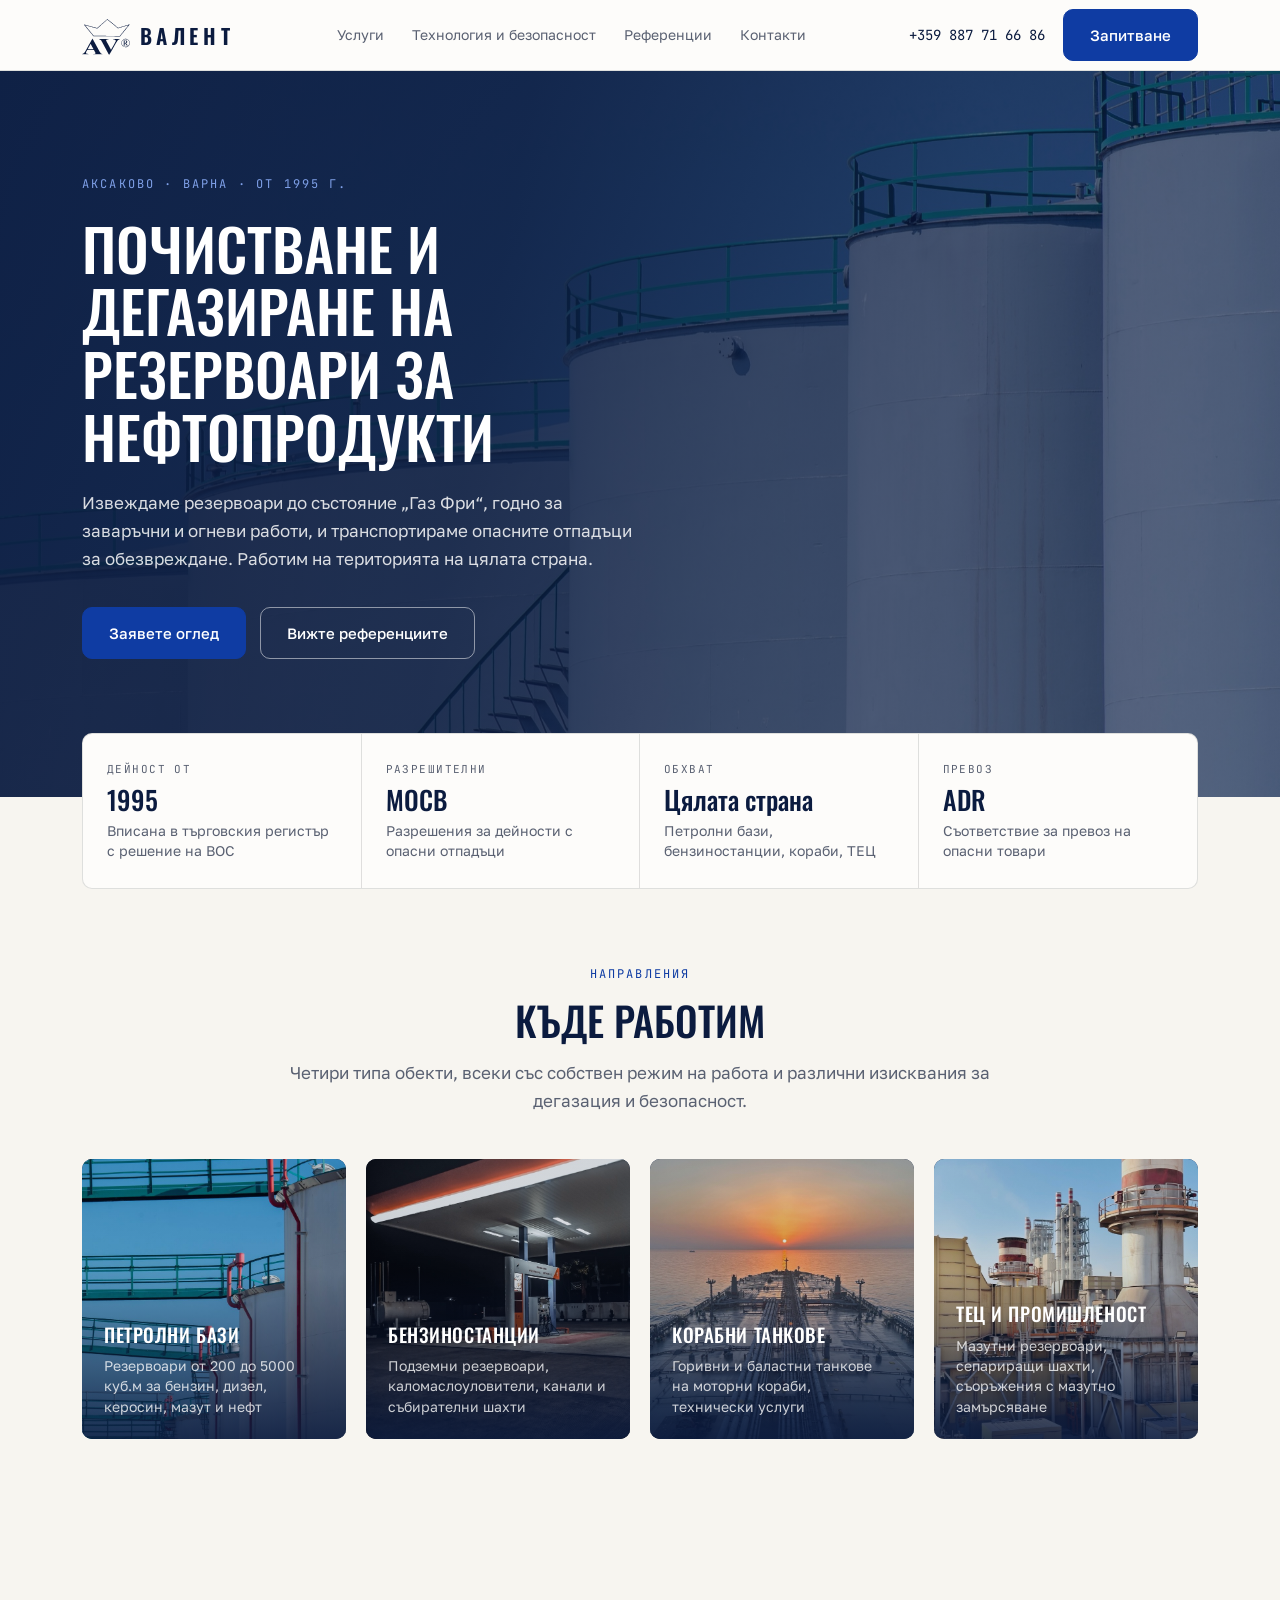
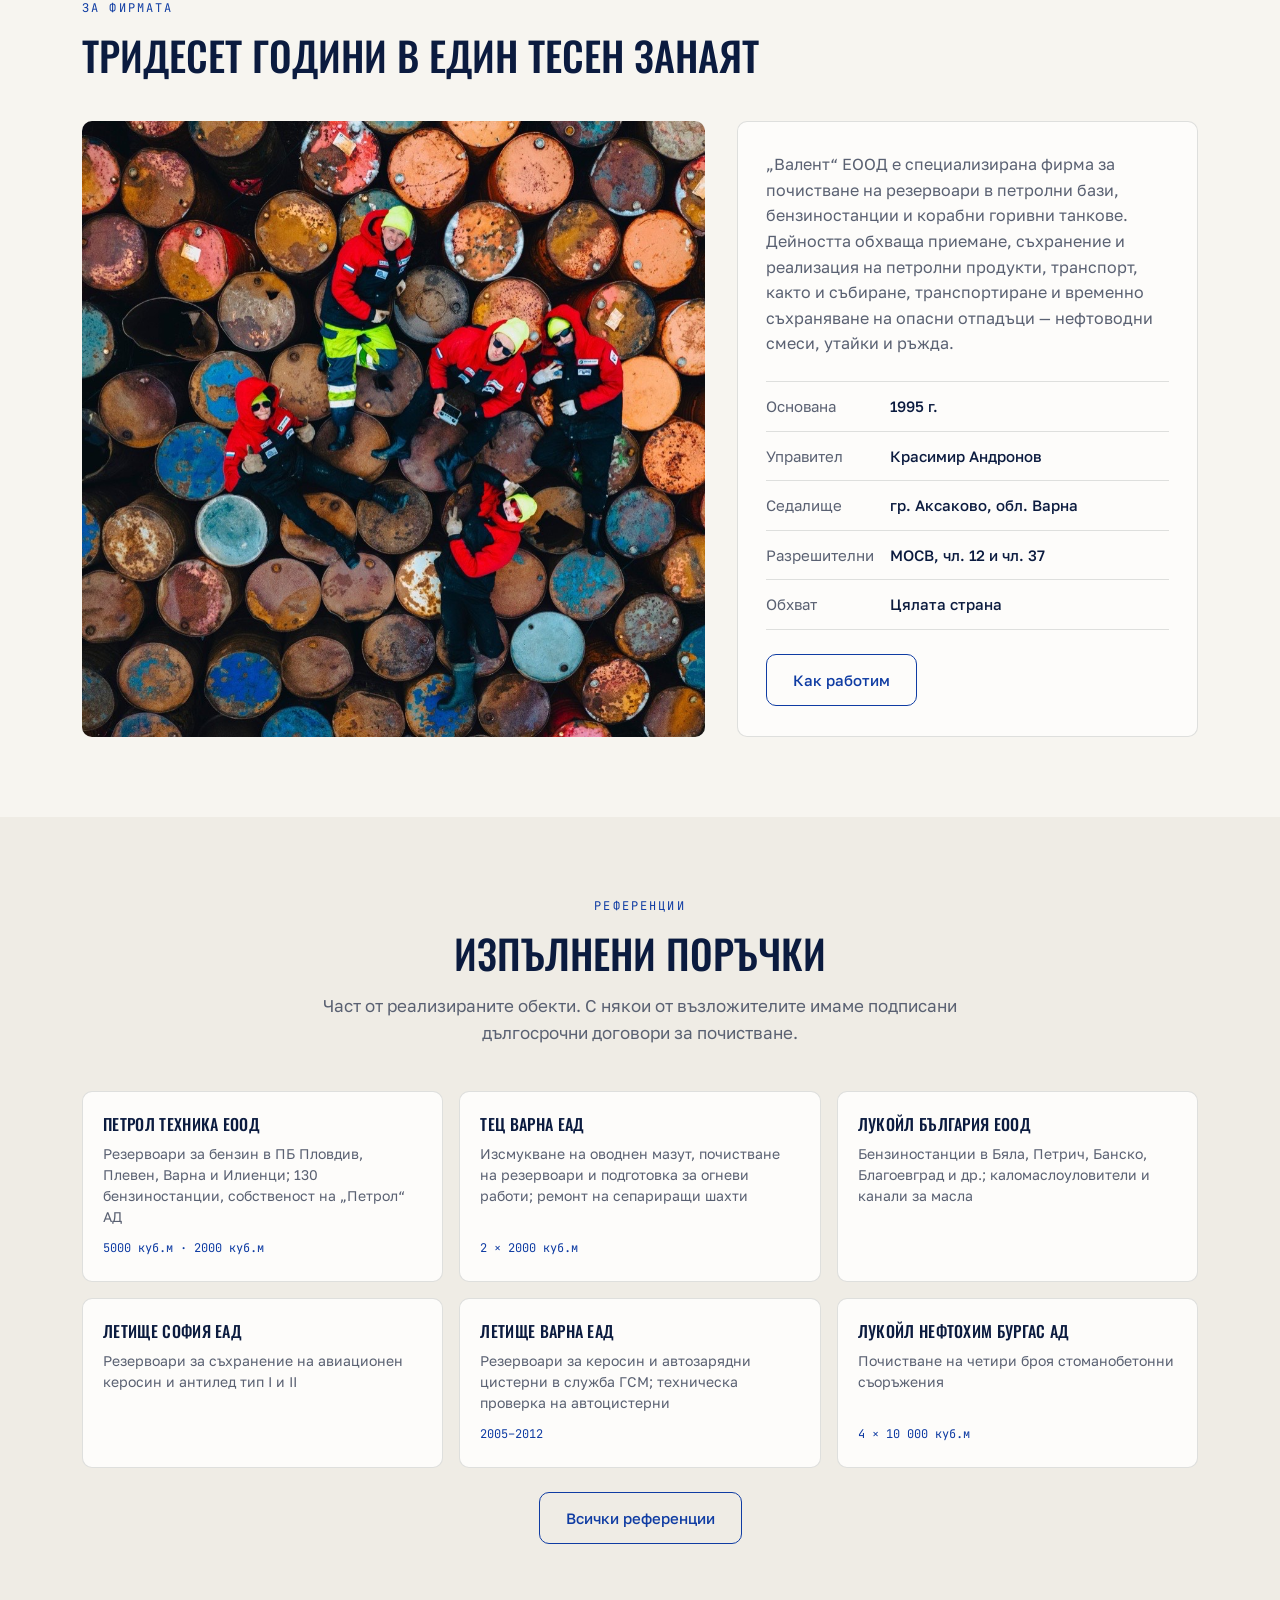
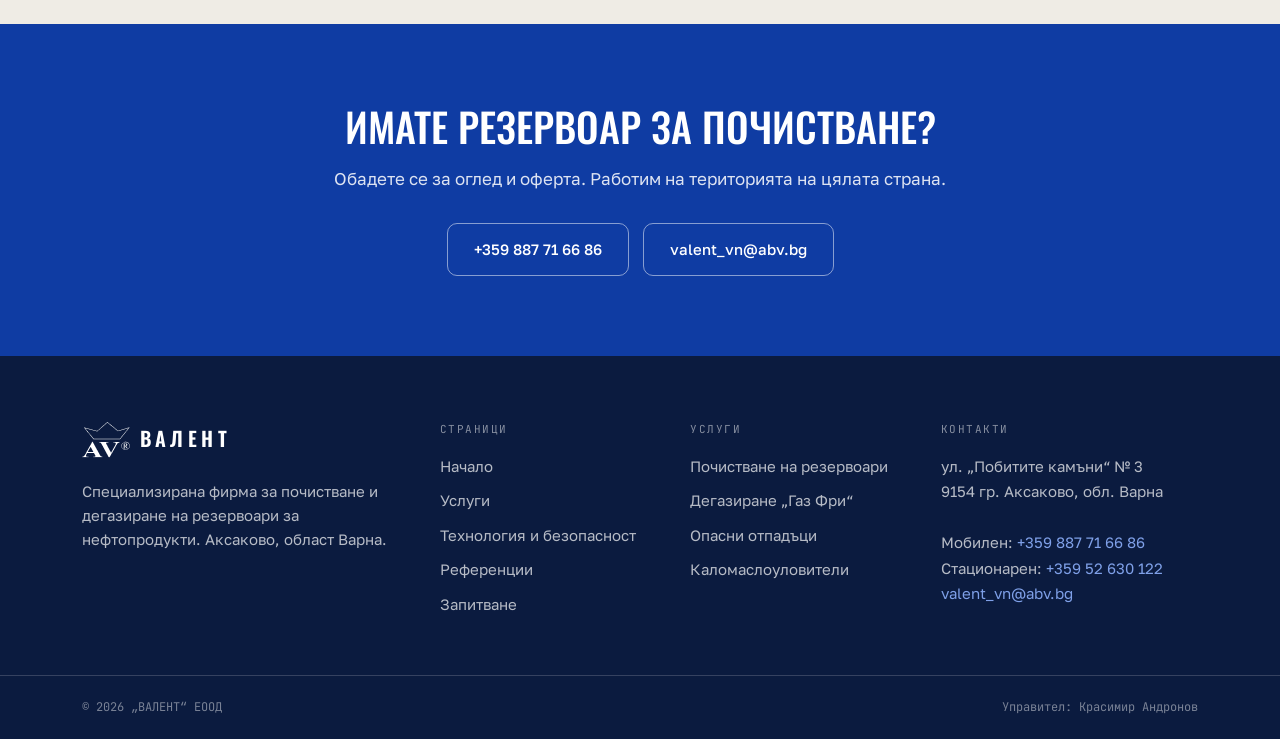
==== index.html @ 223b7fc0 "feat: website for valent" ====
<!DOCTYPE html>
<html lang="bg">
<head>
<meta charset="UTF-8">
<meta name="viewport" content="width=device-width, initial-scale=1.0">
<title>Почистване и дегазиране на резервоари за нефтопродукти — Варна</title>
<meta name="description" content="„ВАЛЕНТ“ ЕООД извършва почистване на резервоари за нефтопродукти и дегазиране до „Газ Фри“ — Аксаково, Варна и цялата страна. Опит от 1995 г., разрешителни от МОСВ.">

<link rel="canonical" href="https://valent.bg/">

<meta property="og:type" content="website">
<meta property="og:site_name" content="„ВАЛЕНТ“ ЕООД">
<meta property="og:locale" content="bg_BG">
<meta property="og:url" content="https://valent.bg/">
<meta property="og:title" content="Почистване и дегазиране на резервоари за нефтопродукти — Варна | ВАЛЕНТ ЕООД">
<meta property="og:description" content="„ВАЛЕНТ“ ЕООД извършва почистване на резервоари за нефтопродукти и дегазиране до „Газ Фри“ — Аксаково, Варна и цялата страна. Опит от 1995 г., разрешителни от МОСВ.">
<meta property="og:image" content="https://valent.bg/images/hero.jpg">
<meta property="og:image:width" content="2000">
<meta property="og:image:height" content="1333">
<meta property="og:image:alt" content="Резервоари за съхранение на нефтопродукти в петролна база — обект на „ВАЛЕНТ“ ЕООД">

<meta name="twitter:card" content="summary_large_image">
<meta name="twitter:title" content="Почистване и дегазиране на резервоари за нефтопродукти — Варна | ВАЛЕНТ ЕООД">
<meta name="twitter:description" content="„ВАЛЕНТ“ ЕООД извършва почистване на резервоари за нефтопродукти и дегазиране до „Газ Фри“ — Аксаково, Варна и цялата страна. Опит от 1995 г., разрешителни от МОСВ.">
<meta name="twitter:image" content="https://valent.bg/images/hero.jpg">
<meta name="twitter:image:alt" content="Резервоари за съхранение на нефтопродукти в петролна база — обект на „ВАЛЕНТ“ ЕООД">

<link rel="preconnect" href="https://fonts.googleapis.com">
<link rel="preconnect" href="https://fonts.gstatic.com" crossorigin>
<link href="https://fonts.googleapis.com/css2?family=Oswald:wght@400;500;600&family=Golos+Text:wght@400;500;600&family=JetBrains+Mono:wght@400;500&display=swap" rel="stylesheet">
<link rel="icon" href="images/logo.svg" type="image/svg+xml">
<link rel="stylesheet" href="style.css">

<script type="application/ld+json">
{
  "@context": "https://schema.org",
  "@type": "LocalBusiness",
  "@id": "https://valent.bg/#organizatsiya",
  "name": "„ВАЛЕНТ“ ЕООД",
  "alternateName": "Валент ЕООД",
  "url": "https://valent.bg/",
  "image": "https://valent.bg/images/hero.jpg",
  "logo": "https://valent.bg/images/hero.jpg",
  "description": "Специализирана фирма за почистване и дегазиране на резервоари за нефтопродукти в петролни бази, бензиностанции, корабни горивни танкове и ТЕЦ.",
  "telephone": "+359887716686",
  "email": "valent_vn@abv.bg",
  "foundingDate": "1995",
  "founder": {
    "@type": "Person",
    "name": "Красимир Андронов"
  },
  "address": {
    "@type": "PostalAddress",
    "streetAddress": "ул. „Побитите камъни“ № 3",
    "addressLocality": "Аксаково",
    "addressRegion": "обл. Варна",
    "postalCode": "9154",
    "addressCountry": "BG"
  },
  "areaServed": {
    "@type": "Country",
    "name": "Bulgaria"
  },
  "hasOfferCatalog": {
    "@type": "OfferCatalog",
    "name": "Услуги",
    "itemListElement": [
      {
        "@type": "Offer",
        "itemOffered": {
          "@type": "Service",
          "name": "Почистване на резервоари за нефтопродукти",
          "url": "https://valent.bg/uslugi.html#pochistvane"
        }
      },
      {
        "@type": "Offer",
        "itemOffered": {
          "@type": "Service",
          "name": "Дегазиране до „Газ Фри“",
          "url": "https://valent.bg/uslugi.html#gaz-free"
        }
      },
      {
        "@type": "Offer",
        "itemOffered": {
          "@type": "Service",
          "name": "Събиране, транспортиране и временно съхраняване на опасни отпадъци",
          "url": "https://valent.bg/uslugi.html#otpadatsi"
        }
      },
      {
        "@type": "Offer",
        "itemOffered": {
          "@type": "Service",
          "name": "Смяна на продукта в резервоар",
          "url": "https://valent.bg/uslugi.html"
        }
      },
      {
        "@type": "Offer",
        "itemOffered": {
          "@type": "Service",
          "name": "Почистване на каломаслоуловители и шахти",
          "url": "https://valent.bg/uslugi.html#shahti"
        }
      },
      {
        "@type": "Offer",
        "itemOffered": {
          "@type": "Service",
          "name": "Работа при пирофорни отлагания",
          "url": "https://valent.bg/uslugi.html"
        }
      }
    ]
  }
}
</script>
</head>
<body>

<header class="top">
  <div class="wrap">
    <a href="index.html" class="mark"><span class="mark-logo" aria-hidden="true"></span><span class="mark-name">Валент</span></a>
    <nav id="nav">
      <a href="uslugi.html">Услуги</a>
      <a href="tehnologia.html">Технология и безопасност</a>
      <a href="referencii.html">Референции</a>
      <a href="#kontakti">Контакти</a>
    </nav>
    <div class="right">
      <a href="tel:+359887716686" class="tel">+359 887 71 66 86</a>
      <a href="zapitvane.html" class="btn btn-solid">Запитване</a>
      <button class="nav-toggle" id="navToggle" aria-expanded="false" aria-controls="nav">Меню</button>
    </div>
  </div>
</header>

<div class="hero">
  <div class="hero-media">
    <img src="images/hero.jpg" alt="Резервоари за съхранение на нефтопродукти в петролна база">
  </div>
  <div class="hero-inner">
    <div class="wrap">
      <div class="eyebrow">Аксаково · Варна · от 1995 г.</div>
      <h1>Почистване и дегазиране на резервоари за нефтопродукти</h1>
      <p>Извеждаме резервоари до състояние „Газ Фри“, годно за заваръчни и огневи работи,
         и транспортираме опасните отпадъци за обезвреждане. Работим на територията на цялата страна.</p>
      <div class="cta">
        <a href="#kontakti" class="btn btn-solid">Заявете оглед</a>
        <a href="referencii.html" class="btn btn-ghost">Вижте референциите</a>
      </div>
    </div>
  </div>
</div>

<div class="factstrip">
  <div class="wrap">
    <div class="inner">
      <div class="fact"><div class="k">Дейност от</div><div class="v">1995</div><div class="d">Вписана в търговския регистър с решение на ВОС</div></div>
      <div class="fact"><div class="k">Разрешителни</div><div class="v">МОСВ</div><div class="d">Разрешения за дейности с опасни отпадъци</div></div>
      <div class="fact"><div class="k">Обхват</div><div class="v">Цялата страна</div><div class="d">Петролни бази, бензиностанции, кораби, ТЕЦ</div></div>
      <div class="fact"><div class="k">Превоз</div><div class="v">ADR</div><div class="d">Съответствие за превоз на опасни товари</div></div>
    </div>
  </div>
</div>

<section style="padding-top:0">
  <div class="wrap">
    <div class="sec-head center">
      <div class="eyebrow">Направления</div>
      <h2>Къде работим</h2>
      <p>Четири типа обекти, всеки със собствен режим на работа и различни изисквания
         за дегазация и безопасност.</p>
    </div>
    <div class="tiles">
      <a class="tile" href="uslugi.html">
        <div class="ph"><img src="images/obekt-1.jpg" alt="Резервоари за нефтопродукти в петролна база"></div>
        <div class="cap"><h3>Петролни бази</h3><p>Резервоари от 200 до 5000 куб.м за бензин, дизел, керосин, мазут и нефт</p></div>
      </a>
      <a class="tile" href="uslugi.html">
        <div class="ph"><img src="images/obekt-2.jpg" alt="Осветена козирка и колонки на бензиностанция през нощта"></div>
        <div class="cap"><h3>Бензиностанции</h3><p>Подземни резервоари, каломаслоуловители, канали и събирателни шахти</p></div>
      </a>
      <a class="tile" href="uslugi.html">
        <div class="ph"><img src="images/obekt-3.jpg" alt="Палуба на нефтен танкер с тръбопроводи към горивните танкове в открито море"></div>
        <div class="cap"><h3>Корабни танкове</h3><p>Горивни и баластни танкове на моторни кораби, технически услуги</p></div>
      </a>
      <a class="tile" href="uslugi.html">
        <div class="ph"><img src="images/obekt-4.jpg" alt="Комини и технологични съоръжения на топлоелектрическа централа"></div>
        <div class="cap"><h3>ТЕЦ и промишленост</h3><p>Мазутни резервоари, сепариращи шахти, съоръжения с мазутно замърсяване</p></div>
      </a>
    </div>
  </div>
</section>

<section>
  <div class="wrap">
    <div class="sec-head">
      <div class="eyebrow">За фирмата</div>
      <h2>Тридесет години в един тесен занаят</h2>
    </div>
    <div class="story">
      <div class="ph"><img src="images/ekip.jpg" alt="Екип от работници в защитно облекло сред складирани метални варели за опасни отпадъци"></div>
      <div class="panel">
        <p>„Валент“ ЕООД е специализирана фирма за почистване на резервоари в петролни бази,
           бензиностанции и корабни горивни танкове. Дейността обхваща приемане, съхранение
           и реализация на петролни продукти, транспорт, както и събиране, транспортиране
           и временно съхраняване на опасни отпадъци — нефтоводни смеси, утайки и ръжда.</p>
        <div class="rows">
          <div class="row"><span class="k">Основана</span><span class="v">1995 г.</span></div>
          <div class="row"><span class="k">Управител</span><span class="v">Красимир Андронов</span></div>
          <div class="row"><span class="k">Седалище</span><span class="v">гр. Аксаково, обл. Варна</span></div>
          <div class="row"><span class="k">Разрешителни</span><span class="v">МОСВ, чл. 12 и чл. 37</span></div>
          <div class="row"><span class="k">Обхват</span><span class="v">Цялата страна</span></div>
        </div>
        <a href="tehnologia.html" class="btn btn-line">Как работим</a>
      </div>
    </div>
  </div>
</section>

<section class="refs">
  <div class="wrap">
    <div class="sec-head center">
      <div class="eyebrow">Референции</div>
      <h2>Изпълнени поръчки</h2>
      <p>Част от реализираните обекти. С някои от възложителите имаме подписани
         дългосрочни договори за почистване.</p>
    </div>
    <div class="ref-grid">
      <div class="ref"><div class="name">Петрол Техника ЕООД</div><div class="job">Резервоари за бензин в ПБ Пловдив, Плевен, Варна и Илиенци; 130 бензиностанции, собственост на „Петрол“ АД</div><div class="vol">5000 куб.м · 2000 куб.м</div></div>
      <div class="ref"><div class="name">ТЕЦ Варна ЕАД</div><div class="job">Изсмукване на оводнен мазут, почистване на резервоари и подготовка за огневи работи; ремонт на сепариращи шахти</div><div class="vol">2 × 2000 куб.м</div></div>
      <div class="ref"><div class="name">Лукойл България ЕООД</div><div class="job">Бензиностанции в Бяла, Петрич, Банско, Благоевград и др.; каломаслоуловители и канали за масла</div><div class="vol"></div></div>
      <div class="ref"><div class="name">Летище София ЕАД</div><div class="job">Резервоари за съхранение на авиационен керосин и антилед тип I и II</div><div class="vol"></div></div>
      <div class="ref"><div class="name">Летище Варна ЕАД</div><div class="job">Резервоари за керосин и автозарядни цистерни в служба ГСМ; техническа проверка на автоцистерни</div><div class="vol">2005–2012</div></div>
      <div class="ref"><div class="name">Лукойл Нефтохим Бургас АД</div><div class="job">Почистване на четири броя стоманобетонни съоръжения</div><div class="vol">4 × 10 000 куб.м</div></div>
    </div>
    <div class="ref-more">
      <a href="referencii.html" class="btn btn-line">Всички референции</a>
    </div>
  </div>
</section>

<section class="ctaband" id="kontakti">
  <div class="wrap">
    <h2>Имате резервоар за почистване?</h2>
    <p>Обадете се за оглед и оферта. Работим на територията на цялата страна.</p>
    <div class="cta">
      <a href="tel:+359887716686" class="btn btn-ghost">+359 887 71 66 86</a>
      <a href="mailto:valent_vn@abv.bg" class="btn btn-ghost">valent_vn@abv.bg</a>
    </div>
  </div>
</section>

<footer>
  <div class="wrap">
    <div class="fgrid">
      <div>
        <a href="index.html" class="mark"><span class="mark-logo" aria-hidden="true"></span><span class="mark-name">Валент</span></a>
        <p class="blurb">Специализирана фирма за почистване и дегазиране на резервоари за
           нефтопродукти. Аксаково, област Варна.</p>
      </div>
      <div>
        <h4>Страници</h4>
        <ul>
          <li><a href="index.html">Начало</a></li>
          <li><a href="uslugi.html">Услуги</a></li>
          <li><a href="tehnologia.html">Технология и безопасност</a></li>
          <li><a href="referencii.html">Референции</a></li>
          <li><a href="zapitvane.html">Запитване</a></li>
        </ul>
      </div>
      <div>
        <h4>Услуги</h4>
        <ul>
          <li><a href="uslugi.html#pochistvane">Почистване на резервоари</a></li>
          <li><a href="uslugi.html#gaz-free">Дегазиране „Газ Фри“</a></li>
          <li><a href="uslugi.html#otpadatsi">Опасни отпадъци</a></li>
          <li><a href="uslugi.html#shahti">Каломаслоуловители</a></li>
        </ul>
      </div>
      <div>
        <h4>Контакти</h4>
        <p class="addr">
          ул. „Побитите камъни“ № 3<br>
          9154 гр. Аксаково, обл. Варна<br><br>
          Мобилен: <a href="tel:+359887716686">+359 887 71 66 86</a><br>
          Стационарен: <a href="tel:+35952630122">+359 52 630 122</a><br>
          <a href="mailto:valent_vn@abv.bg">valent_vn@abv.bg</a>
        </p>
      </div>
    </div>
  </div>
  <div class="fbot">
    <div class="wrap">
      <span>© 2026 „ВАЛЕНТ“ ЕООД</span>
      <span>Управител: Красимир Андронов</span>
    </div>
  </div>
</footer>

<script>
  var t=document.getElementById('navToggle'),n=document.getElementById('nav');
  t.addEventListener('click',function(){
    var o=n.classList.toggle('open');
    t.setAttribute('aria-expanded',o?'true':'false');
  });
</script>
</body>
</html>
---- style.css ----
:root{
  --paper:#F7F5F0;
  --white:#FDFCFA;
  --paper-3:#EFECE5;
  --cobalt:#0F3CA3;
  --cobalt-deep:#0A2A73;
  --cobalt-pale:#E7ECF8;
  --navy:#0B1B3F;
  --sky:#7FA0E8;
  --ink:#14171C;
  --muted:#5A6172;
  --signal:#B8761A;
  --rule:rgba(20,23,28,.13);
  --rule-light:rgba(247,245,240,.18);
  --r:10px;

  --display:'Oswald',sans-serif;
  --body:'Golos Text',sans-serif;
  --mono:'JetBrains Mono',monospace;
}

*{box-sizing:border-box;margin:0;padding:0}
html{scroll-behavior:smooth}
body{background:var(--paper);color:var(--ink);font-family:var(--body);font-size:17px;line-height:1.64;-webkit-font-smoothing:antialiased}
@media (prefers-reduced-motion:reduce){html{scroll-behavior:auto}*{animation:none!important;transition:none!important}}
img{max-width:100%;display:block}
a{color:inherit}
:focus-visible{outline:3px solid var(--cobalt);outline-offset:3px}

.wrap{max-width:1180px;margin:0 auto;padding:0 32px}
.wrap-narrow{max-width:900px;margin:0 auto;padding:0 32px}
@media(max-width:640px){.wrap,.wrap-narrow{padding:0 20px}}

/* ---------- image slots (replace with <img>) ---------- */
.slot{
  background:var(--cobalt-pale);
  border:1px dashed rgba(15,60,163,.35);
  border-radius:var(--r);
  display:flex;flex-direction:column;align-items:center;justify-content:center;
  text-align:center;padding:20px;gap:6px;color:var(--cobalt);
  font-family:var(--mono);font-size:12px;line-height:1.5;
}
.slot b{font-weight:500;font-size:13px}
.slot span{opacity:.7}

/* ---------- header ---------- */
.top{position:sticky;top:0;z-index:60;background:var(--white);border-bottom:1px solid var(--rule)}
.top .wrap{display:flex;align-items:center;justify-content:space-between;gap:20px;height:70px}
.mark{display:inline-flex;align-items:center;gap:10px;font-family:var(--display);font-weight:600;font-size:21px;letter-spacing:.22em;text-transform:uppercase;text-decoration:none;color:var(--navy);white-space:nowrap}
.mark .mark-logo{flex:none;width:47.5px;height:36px;color:inherit;background:currentColor;-webkit-mask:url(images/logo.svg) no-repeat center/contain;mask:url(images/logo.svg) no-repeat center/contain;
  /* the line box centre sits above the cap centre — nudge the logo onto the letters */
  transform:translateY(.09em)}
.mark .mark-name{line-height:1}
@supports (text-box:cap alphabetic){
  .mark .mark-name{text-box:cap alphabetic}
  .mark .mark-logo{transform:none}
}
.top nav{display:flex;gap:28px;font-size:14px}
.top nav a{text-decoration:none;color:var(--muted);transition:.18s}
.top nav a:hover,.top nav a[aria-current]{color:var(--cobalt)}
.top .right{display:flex;align-items:center;gap:18px}
.top .tel{font-family:var(--mono);font-size:14px;color:var(--navy);text-decoration:none;white-space:nowrap}
.nav-toggle{display:none;background:none;border:1px solid var(--rule);border-radius:var(--r);padding:8px 12px;font-family:var(--body);font-size:14px;cursor:pointer;color:var(--navy)}
@media(max-width:960px){
  .top nav{display:none;position:absolute;top:70px;left:0;right:0;background:var(--white);border-bottom:1px solid var(--rule);flex-direction:column;gap:0;padding:8px 32px 20px}
  .top nav.open{display:flex}
  .top nav a{padding:12px 0;border-bottom:1px solid var(--rule)}
  .nav-toggle{display:block}
  .top .tel{display:none}
}

/* ---------- buttons ---------- */
.btn{display:inline-flex;align-items:center;gap:8px;text-decoration:none;font-family:var(--body);font-weight:500;font-size:15px;padding:13px 26px;border-radius:var(--r);border:1px solid var(--cobalt);transition:.18s;white-space:nowrap}
.btn-solid{background:var(--cobalt);color:#fff}
.btn-solid:hover{background:var(--cobalt-deep);border-color:var(--cobalt-deep)}
.btn-line{color:var(--cobalt);background:transparent}
.btn-line:hover{background:var(--cobalt);color:#fff}
.btn-ghost{border-color:rgba(255,255,255,.5);color:#fff;background:transparent}
.btn-ghost:hover{background:#fff;color:var(--navy);border-color:#fff}

/* ---------- hero ---------- */
.hero{position:relative;background:var(--navy);color:#fff;overflow:hidden}
.hero-media{position:absolute;inset:0}
.hero-media img{width:100%;height:100%;object-fit:cover}
.hero-media .slot{height:100%;border-radius:0;border:0;background:#12274F;color:var(--sky)}
.hero::after{content:'';position:absolute;inset:0;background:linear-gradient(100deg,rgba(11,27,63,.93) 0%,rgba(11,27,63,.86) 38%,rgba(11,27,63,.62) 70%,rgba(11,27,63,.5) 100%)}
.hero-inner{position:relative;z-index:2;padding:104px 0 138px}
.hero .eyebrow{font-family:var(--mono);font-size:12px;letter-spacing:.18em;text-transform:uppercase;color:var(--sky);margin-bottom:22px}
.hero h1{font-family:var(--display);font-weight:500;font-size:clamp(32px,5.4vw,58px);line-height:1.08;text-transform:uppercase;max-width:17ch}
.hero p{margin:22px 0 0;max-width:52ch;font-size:17px;color:rgba(255,255,255,.84)}
.hero .cta{display:flex;flex-wrap:wrap;gap:14px;margin-top:34px}
@media(max-width:700px){
  .hero::after{background:linear-gradient(180deg,rgba(11,27,63,.88),rgba(11,27,63,.8))}
  .hero-inner{padding:76px 0 112px}
}

/* fact strip overlapping hero */
.factstrip{position:relative;z-index:5;margin-top:-64px;margin-bottom:76px}
.factstrip .inner{background:var(--white);border:1px solid var(--rule);border-radius:var(--r);display:grid;grid-template-columns:repeat(4,1fr);overflow:hidden}
@media(max-width:860px){.factstrip .inner{grid-template-columns:repeat(2,1fr)}}
@media(max-width:480px){.factstrip .inner{grid-template-columns:1fr}}
.fact{padding:26px 24px;border-right:1px solid var(--rule)}
.fact:last-child{border-right:0}
@media(max-width:860px){.fact:nth-child(2){border-right:0}.fact:nth-child(1),.fact:nth-child(2){border-bottom:1px solid var(--rule)}}
.fact .k{font-family:var(--mono);font-size:11px;letter-spacing:.13em;text-transform:uppercase;color:var(--muted);margin-bottom:8px}
.fact .v{font-family:var(--display);font-weight:500;font-size:26px;line-height:1.1;color:var(--navy)}
.fact .d{font-size:14px;color:var(--muted);margin-top:6px;line-height:1.45}

/* ---------- sections ---------- */
section{padding:80px 0}
.sec-head{margin-bottom:44px}
.sec-head.center{text-align:center;max-width:66ch;margin-left:auto;margin-right:auto}
.eyebrow{font-family:var(--mono);font-size:12px;letter-spacing:.18em;text-transform:uppercase;color:var(--cobalt);margin-bottom:14px}
h2{font-family:var(--display);font-weight:500;text-transform:uppercase;font-size:clamp(26px,3.4vw,40px);line-height:1.12;color:var(--navy)}
h3{font-family:var(--display);font-weight:500;text-transform:uppercase;font-size:21px;letter-spacing:.03em;color:var(--navy)}
.sec-head p{margin-top:16px;color:var(--muted);font-size:17px}

/* service tiles with image */
.tiles{display:grid;grid-template-columns:repeat(4,1fr);gap:20px}
@media(max-width:1000px){.tiles{grid-template-columns:repeat(2,1fr)}}
@media(max-width:560px){.tiles{grid-template-columns:1fr}}
.tile{position:relative;border-radius:var(--r);overflow:hidden;min-height:280px;display:flex;flex-direction:column;justify-content:flex-end;text-decoration:none;background:var(--navy)}
.tile .ph{position:absolute;inset:0}
.tile .ph img{width:100%;height:100%;object-fit:cover}
.tile .ph .slot{height:100%;border-radius:0;border:0;background:#12274F;color:var(--sky)}
.tile::after{content:'';position:absolute;inset:0;background:linear-gradient(180deg,rgba(11,27,63,.15) 40%,rgba(11,27,63,.88))}
.tile .cap{position:relative;z-index:2;padding:22px}
.tile .cap h3{color:#fff;font-size:19px}
.tile .cap p{color:rgba(255,255,255,.78);font-size:14px;margin-top:6px;line-height:1.45}

/* story + fact panel */
.story{display:grid;grid-template-columns:1.35fr 1fr;gap:32px;align-items:stretch}
@media(max-width:900px){.story{grid-template-columns:1fr}}
.story .ph{border-radius:var(--r);overflow:hidden;min-height:380px;background:var(--cobalt-pale)}
.story .ph img{width:100%;height:100%;object-fit:cover}
.story .ph .slot{height:100%;min-height:380px}
.panel{background:var(--white);border:1px solid var(--rule);border-radius:var(--r);padding:30px 28px}
.panel > p{color:var(--muted);font-size:16px;line-height:1.6}
.panel .rows{margin-top:24px;border-top:1px solid var(--rule)}
.panel .row{display:grid;grid-template-columns:110px 1fr;align-items:start;gap:4px 14px;padding:13px 0;border-bottom:1px solid var(--rule);font-size:15px;line-height:1.5}
.panel .row .k{color:var(--muted)}
.panel .row .v{color:var(--navy);font-weight:500;text-align:left}
@media(max-width:420px){.panel .row{grid-template-columns:1fr}}
.panel .btn{margin-top:24px}

/* numbered list + images */
.split{display:grid;grid-template-columns:1fr 1fr;gap:44px;align-items:stretch}
@media(max-width:900px){.split{grid-template-columns:1fr;gap:28px}}
.numlist{border-top:1px solid var(--rule)}
.numlist a{display:flex;align-items:center;gap:18px;padding:18px 0;border-bottom:1px solid var(--rule);text-decoration:none;transition:.18s}
.numlist a:hover{padding-left:8px;color:var(--cobalt)}
.numlist .n{font-family:var(--mono);font-size:13px;color:var(--cobalt);flex:0 0 24px}
.numlist .t{flex:1;font-size:17px}
.numlist .arr{color:var(--muted);font-family:var(--mono)}
.split .ph{position:relative;border-radius:var(--r);overflow:hidden;min-height:360px;max-height:620px;background:var(--cobalt-pale)}
.split .ph img{position:absolute;inset:0;width:100%;height:100%;max-height:620px;object-fit:cover}
.split .ph .slot{position:absolute;inset:0;height:100%}
@media(max-width:900px){
  .split .ph{height:clamp(240px,56vw,420px);min-height:0;max-height:none}
  .split .ph img{max-height:none}
}

/* dark safety band */
.band{background:var(--navy);color:#fff}
.band h2{color:#fff}
.band .eyebrow{color:var(--sky)}
.band .sec-head p{color:rgba(255,255,255,.76)}
.checks{display:grid;grid-template-columns:1fr 1.15fr;gap:40px;align-items:center}
@media(max-width:900px){.checks{grid-template-columns:1fr}}
.check{display:flex;gap:14px;padding:15px 0;border-bottom:1px solid var(--rule-light);align-items:flex-start}
.check:last-child{border-bottom:0}
.check .mk{color:var(--sky);font-family:var(--mono);font-size:14px;flex:0 0 auto;line-height:1.6}
.check .tx strong{display:block;font-weight:500;font-size:16px;color:#fff}
.check .tx span{font-size:14px;color:rgba(255,255,255,.72);line-height:1.5}
.checks .ph{border-radius:var(--r);overflow:hidden;min-height:400px}
.checks .ph img{width:100%;height:100%;object-fit:cover}
.checks .ph .slot{height:100%;min-height:400px;background:#12274F;border-color:rgba(127,160,232,.4);color:var(--sky)}

/* gas free gauge */
.gauge{background:rgba(255,255,255,.05);border:1px solid var(--rule-light);border-radius:var(--r);padding:28px 26px;margin-top:40px}
.gauge-head{display:flex;justify-content:space-between;align-items:baseline;flex-wrap:wrap;gap:8px;margin-bottom:22px}
.gauge-title{font-family:var(--display);font-size:15px;letter-spacing:.14em;text-transform:uppercase;color:#fff}
.gauge-note{font-family:var(--mono);font-size:12px;color:rgba(255,255,255,.6)}
.scale{position:relative;height:50px}
.scale-track{position:absolute;top:20px;left:0;right:0;height:3px;background:var(--rule-light)}
.scale-fill{position:absolute;top:20px;left:0;height:3px;background:var(--sky);width:22%;transform-origin:left;animation:sweep 1.5s cubic-bezier(.16,.8,.28,1) both}
@keyframes sweep{from{transform:scaleX(4.2)}to{transform:scaleX(1)}}
.threshold{position:absolute;top:6px;left:22%;height:31px;width:2px;background:#fff}
.threshold::after{content:'≤ 300 мг/куб.м';position:absolute;left:12px;top:-2px;white-space:nowrap;font-family:var(--mono);font-size:13px;color:#fff}
.ticks{position:absolute;top:34px;left:0;right:0;display:flex;justify-content:space-between}
.ticks span{font-family:var(--mono);font-size:11px;color:rgba(255,255,255,.55)}
@media(max-width:640px){.threshold::after{font-size:11px}.ticks span:nth-child(even){display:none}}

/* references */
.refs{background:var(--paper-3)}
.ref-grid{display:grid;grid-template-columns:repeat(3,1fr);gap:16px}
@media(max-width:900px){.ref-grid{grid-template-columns:repeat(2,1fr)}}
@media(max-width:560px){.ref-grid{grid-template-columns:1fr}}
.ref{background:var(--white);border:1px solid var(--rule);border-radius:var(--r);padding:22px 20px;display:flex;flex-direction:column}
.ref .name{font-family:var(--display);font-weight:500;font-size:16px;text-transform:uppercase;letter-spacing:.02em;line-height:1.25;color:var(--navy)}
.ref .job{margin-top:9px;font-size:14px;color:var(--muted);line-height:1.5;flex:1}
.ref .vol{font-family:var(--mono);font-size:12px;color:var(--cobalt);margin-top:12px}
.ref-more{margin-top:24px;display:flex;justify-content:center}

/* permits */
.permit-grid{display:grid;grid-template-columns:repeat(2,1fr);gap:20px}
@media(max-width:760px){.permit-grid{grid-template-columns:1fr}}
.permit{background:var(--white);border:1px solid var(--rule);border-top:3px solid var(--cobalt);border-radius:var(--r);padding:24px 22px}
.permit .lbl{font-family:var(--mono);font-size:11px;letter-spacing:.13em;text-transform:uppercase;color:var(--muted);display:block;margin-bottom:10px}
.permit .no{font-family:var(--mono);font-size:18px;font-weight:500;line-height:1.4;color:var(--navy);word-break:break-word}
.permit .body{margin-top:12px;font-size:15px;color:var(--muted);line-height:1.55}

/* fleet rows */
.fleet-list{border-top:1px solid var(--rule)}
.fleet-row{display:flex;gap:22px;padding:17px 0;border-bottom:1px solid var(--rule);align-items:baseline}
.fleet-row .qty{font-family:var(--mono);font-size:14px;color:var(--cobalt);flex:0 0 46px}
.fleet-row .item{font-size:17px;flex:1}
.fleet-row .tag{font-family:var(--mono);font-size:12px;letter-spacing:.09em;text-transform:uppercase;color:var(--muted);flex:0 0 auto}
.fleet-row .tag.ex{color:var(--signal)}
@media(max-width:640px){.fleet-row{flex-wrap:wrap;gap:6px}.fleet-row .item{flex:1 1 100%;order:2}.fleet-row .tag{order:3}}

/* cta band */
.ctaband{background:var(--cobalt);color:#fff;text-align:center}
.ctaband h2{color:#fff}
.ctaband p{margin:16px auto 0;max-width:56ch;color:rgba(255,255,255,.86)}
.ctaband .cta{display:flex;gap:14px;justify-content:center;flex-wrap:wrap;margin-top:30px}

/* footer */
footer{background:var(--navy);color:rgba(255,255,255,.7);padding:64px 0 0}
.fgrid{display:grid;grid-template-columns:1.5fr 1fr 1fr 1.2fr;gap:36px;padding-bottom:48px}
@media(max-width:900px){.fgrid{grid-template-columns:1fr 1fr;gap:32px}}
@media(max-width:520px){.fgrid{grid-template-columns:1fr}}
footer .mark{color:#fff;font-size:20px}
footer .blurb{margin-top:16px;font-size:15px;line-height:1.6;max-width:34ch}
footer h4{font-family:var(--mono);font-size:11px;letter-spacing:.14em;text-transform:uppercase;color:rgba(255,255,255,.5);margin-bottom:16px;font-weight:400}
footer ul{list-style:none}
footer li{margin-bottom:10px;font-size:15px}
footer a{text-decoration:none;transition:.18s}
footer a:hover{color:#fff}
footer .addr{font-size:15px;line-height:1.7}
footer .addr a{color:var(--sky)}
.fbot{border-top:1px solid var(--rule-light);padding:22px 0;font-family:var(--mono);font-size:12px;color:rgba(255,255,255,.45)}
.fbot .wrap{display:flex;justify-content:space-between;flex-wrap:wrap;gap:10px}

/* ---------- sub-page header ---------- */
.pagehead{background:var(--navy);color:#fff;padding:70px 0 74px}
.pagehead .eyebrow{color:var(--sky)}
.pagehead h1{font-family:var(--display);font-weight:500;font-size:clamp(28px,4.6vw,48px);line-height:1.1;text-transform:uppercase;max-width:20ch}
.pagehead p{margin-top:20px;max-width:60ch;font-size:17px;color:rgba(255,255,255,.8)}
@media(max-width:700px){.pagehead{padding:54px 0 58px}}

/* ---------- expanded service sections ---------- */
.svc{padding:62px 0;border-top:1px solid var(--rule)}
.svc:first-of-type{border-top:0}
.svc-head{display:flex;gap:20px;align-items:flex-start}
.svc-no{font-family:var(--mono);font-size:14px;color:var(--cobalt);flex:0 0 24px;line-height:1.9}
.svc-head .lead{margin-top:14px;color:var(--muted);font-size:17px;max-width:60ch}
.svc-body{display:grid;grid-template-columns:1.4fr 1fr;gap:32px;align-items:start}
@media(max-width:900px){.svc-body{grid-template-columns:1fr;gap:24px}}
.svc-text{margin-top:26px;padding-left:44px}
@media(max-width:900px){.svc-text{margin-top:22px;padding-left:0}}
.svc-text p{color:var(--muted);font-size:16px;line-height:1.62}
.svc-text p+p{margin-top:14px}
.svc-text a{color:var(--cobalt)}
.svc .panel .rows{margin-top:0}

/* ---------- enquiry form ---------- */
.enq{display:grid;grid-template-columns:1.5fr 1fr;gap:32px;align-items:start}
@media(max-width:900px){.enq{grid-template-columns:1fr;gap:26px}}
.enq-lead{color:var(--muted);font-size:17px;line-height:1.62;max-width:60ch;margin-bottom:34px}

.form{background:var(--white);border:1px solid var(--rule);border-radius:var(--r);padding:30px 28px}
@media(max-width:640px){.form{padding:24px 20px}}
.field{margin-bottom:20px}
.field:last-of-type{margin-bottom:26px}
.field label{display:block;font-family:var(--mono);font-size:11px;letter-spacing:.13em;text-transform:uppercase;color:var(--muted);margin-bottom:9px}
.field .req{color:var(--signal);margin-left:4px}
.field input,.field select,.field textarea{
  width:100%;font-family:var(--body);font-size:16px;line-height:1.5;color:var(--ink);
  background:var(--paper);border:1px solid var(--rule);border-radius:var(--r);
  padding:12px 14px;transition:.18s;
}
.field textarea{min-height:150px;resize:vertical}
.field select{
  appearance:none;cursor:pointer;padding-right:40px;
  background-image:url("data:image/svg+xml;charset=utf-8,%3Csvg xmlns='http://www.w3.org/2000/svg' width='12' height='8' viewBox='0 0 12 8'%3E%3Cpath fill='none' stroke='%235A6172' stroke-width='1.6' d='M1 1.5 6 6.5l5-5'/%3E%3C/svg%3E");
  background-repeat:no-repeat;background-position:right 15px center;
}
.field input:hover,.field select:hover,.field textarea:hover{border-color:rgba(20,23,28,.28)}
.field input:focus,.field select:focus,.field textarea:focus{
  outline:3px solid var(--cobalt);outline-offset:2px;
  border-color:var(--cobalt);background:var(--white);
}
.form .btn{border:1px solid var(--cobalt);cursor:pointer;font-size:15px}
.form-note{margin-top:18px;font-size:14px;line-height:1.55;color:var(--muted)}

/* contact card beside the form */
.enq-contact{background:var(--navy);color:#fff;border-radius:var(--r);padding:30px 28px}
.enq-contact h2{color:#fff;font-size:22px}
.enq-contact .eyebrow{color:var(--sky)}
.enq-contact .big{
  display:block;font-family:var(--display);font-weight:500;font-size:clamp(24px,3vw,30px);
  letter-spacing:.02em;color:#fff;text-decoration:none;margin-top:6px;transition:.18s;
}
.enq-contact .big:hover{color:var(--sky)}
.enq-contact .line{padding:18px 0;border-bottom:1px solid var(--rule-light)}
.enq-contact .line:first-of-type{padding-top:6px}
.enq-contact .line .lbl{font-family:var(--mono);font-size:11px;letter-spacing:.13em;text-transform:uppercase;color:rgba(255,255,255,.5)}
.enq-contact .addr{margin-top:18px;font-size:15px;line-height:1.7;color:rgba(255,255,255,.75)}
.enq-contact .hours{margin-top:16px;font-size:15px;line-height:1.6;color:rgba(255,255,255,.75)}
@media(max-width:900px){.enq-contact{order:-1}}
.sr-only{position:absolute;width:1px;height:1px;padding:0;margin:-1px;overflow:hidden;clip:rect(0,0,0,0);white-space:nowrap;border:0}

/* Honeypot поле (скрито за хора и екранни четци) */
.hp{position:absolute;left:-9999px;top:auto;width:1px;height:1px;overflow:hidden}
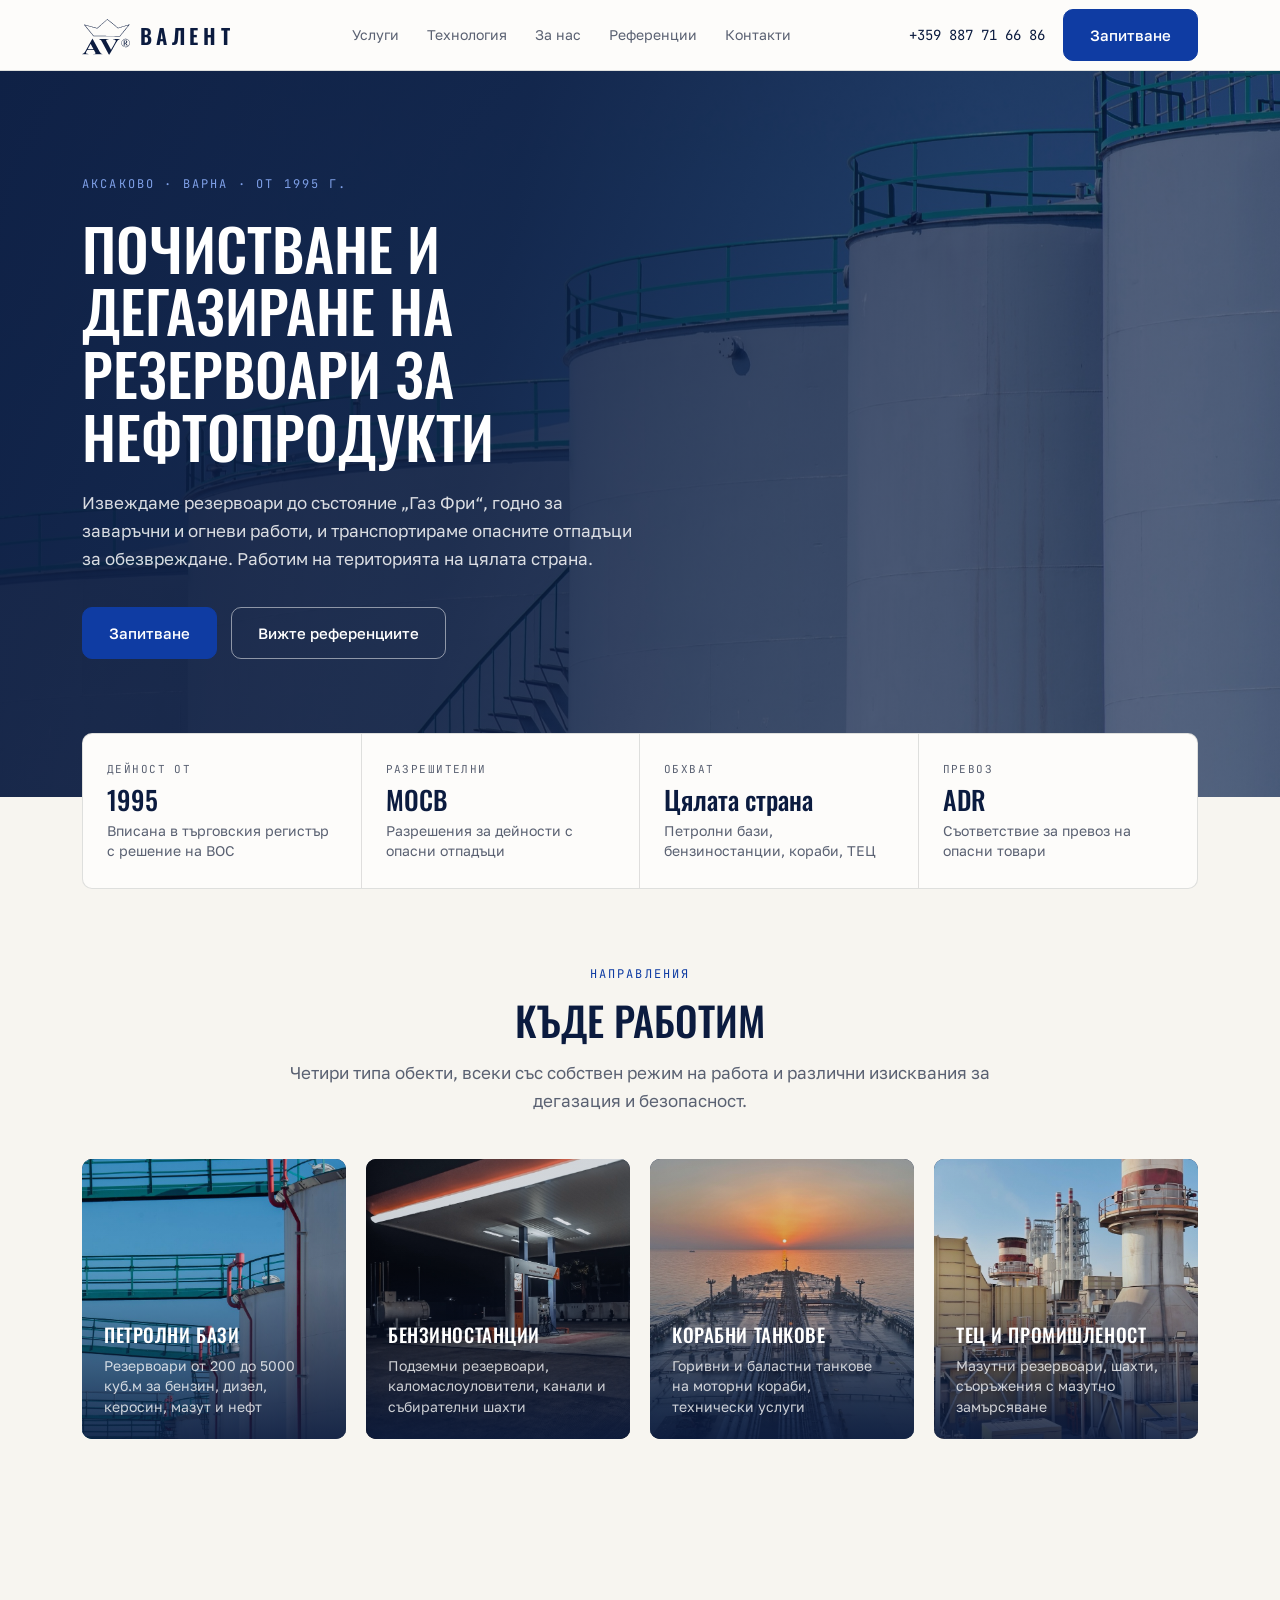
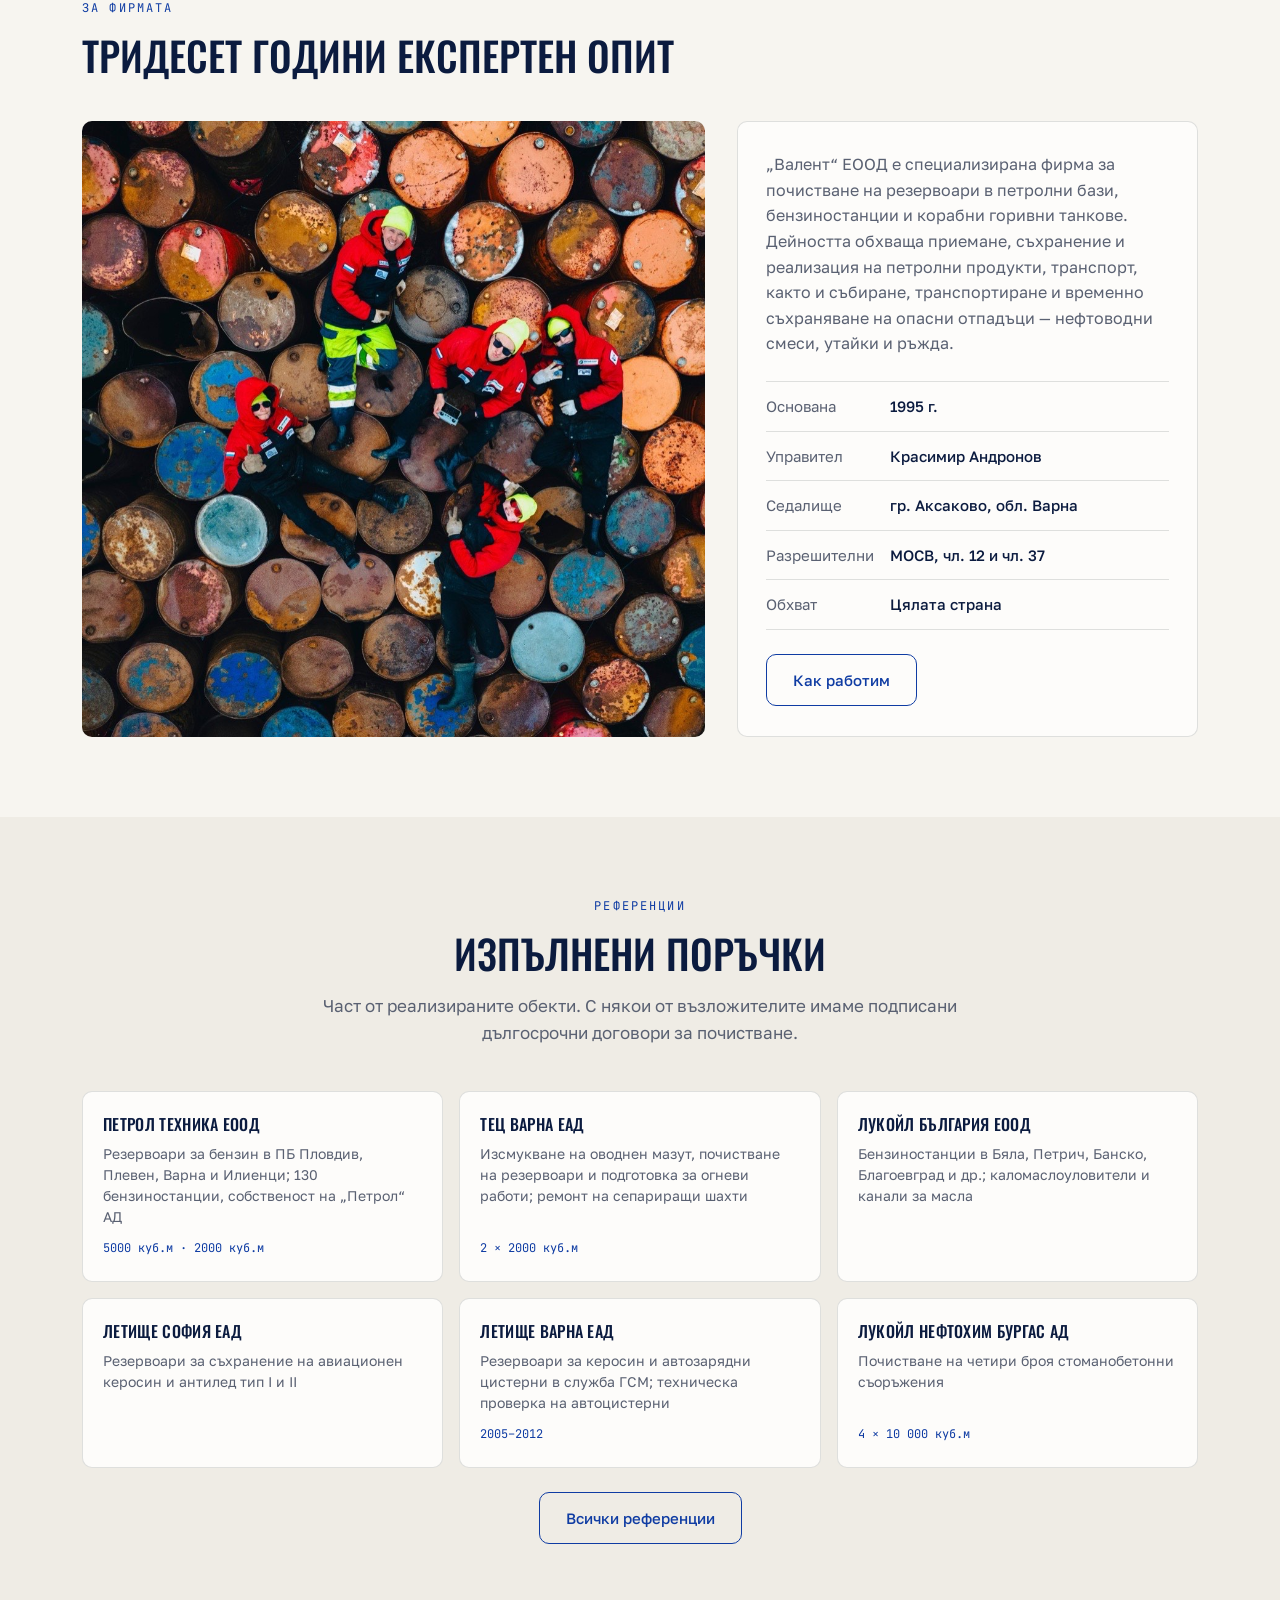
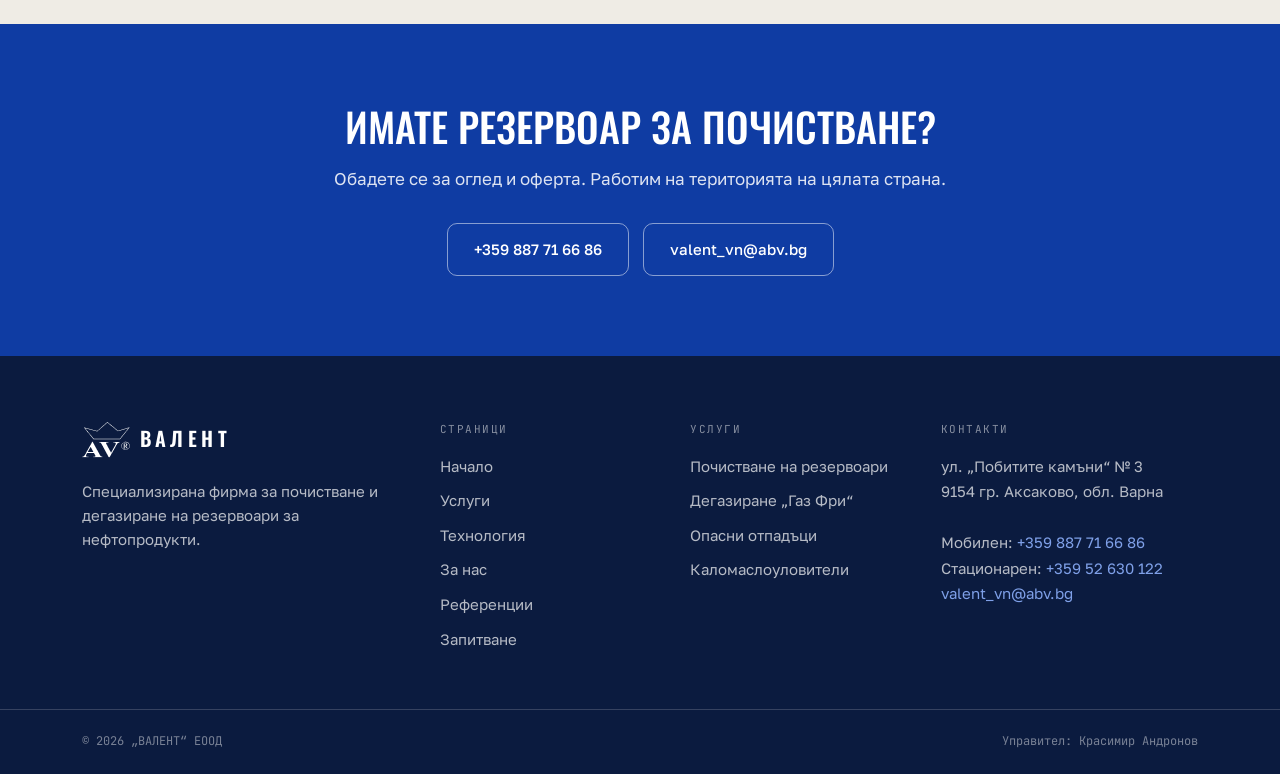
==== commit 7b4147cd: "fix: webpage" ====
--- a/index.html
+++ b/index.html
@@ -125,7 +125,8 @@
     <a href="index.html" class="mark"><span class="mark-logo" aria-hidden="true"></span><span class="mark-name">Валент</span></a>
     <nav id="nav">
       <a href="uslugi.html">Услуги</a>
-      <a href="tehnologia.html">Технология и безопасност</a>
+      <a href="tehnologia.html">Технология</a>
+      <a href="za-nas.html">За нас</a>
       <a href="referencii.html">Референции</a>
       <a href="#kontakti">Контакти</a>
     </nav>
@@ -148,7 +149,7 @@
       <p>Извеждаме резервоари до състояние „Газ Фри“, годно за заваръчни и огневи работи,
          и транспортираме опасните отпадъци за обезвреждане. Работим на територията на цялата страна.</p>
       <div class="cta">
-        <a href="#kontakti" class="btn btn-solid">Заявете оглед</a>
+        <a href="#kontakti" class="btn btn-solid">Запитване</a>
         <a href="referencii.html" class="btn btn-ghost">Вижте референциите</a>
       </div>
     </div>
@@ -189,7 +190,7 @@
       </a>
       <a class="tile" href="uslugi.html">
         <div class="ph"><img src="images/obekt-4.jpg" alt="Комини и технологични съоръжения на топлоелектрическа централа"></div>
-        <div class="cap"><h3>ТЕЦ и промишленост</h3><p>Мазутни резервоари, сепариращи шахти, съоръжения с мазутно замърсяване</p></div>
+        <div class="cap"><h3>ТЕЦ и промишленост</h3><p>Мазутни резервоари, шахти, съоръжения с мазутно замърсяване</p></div>
       </a>
     </div>
   </div>
@@ -199,7 +200,7 @@
   <div class="wrap">
     <div class="sec-head">
       <div class="eyebrow">За фирмата</div>
-      <h2>Тридесет години в един тесен занаят</h2>
+      <h2>Тридесет години експертен опит</h2>
     </div>
     <div class="story">
       <div class="ph"><img src="images/ekip.jpg" alt="Екип от работници в защитно облекло сред складирани метални варели за опасни отпадъци"></div>
@@ -260,14 +261,15 @@
       <div>
         <a href="index.html" class="mark"><span class="mark-logo" aria-hidden="true"></span><span class="mark-name">Валент</span></a>
         <p class="blurb">Специализирана фирма за почистване и дегазиране на резервоари за
-           нефтопродукти. Аксаково, област Варна.</p>
+           нефтопродукти.</p>
       </div>
       <div>
         <h4>Страници</h4>
         <ul>
           <li><a href="index.html">Начало</a></li>
           <li><a href="uslugi.html">Услуги</a></li>
-          <li><a href="tehnologia.html">Технология и безопасност</a></li>
+          <li><a href="tehnologia.html">Технология</a></li>
+          <li><a href="za-nas.html">За нас</a></li>
           <li><a href="referencii.html">Референции</a></li>
           <li><a href="zapitvane.html">Запитване</a></li>
         </ul>
--- a/style.css
+++ b/style.css
@@ -313,3 +313,12 @@
 
 /* Honeypot поле (скрито за хора и екранни четци) */
 .hp{position:absolute;left:-9999px;top:auto;width:1px;height:1px;overflow:hidden}
+
+/* ---------- за нас ---------- */
+.prose p{color:var(--muted);font-size:16px;line-height:1.62}
+.prose p+p{margin-top:14px}
+.prose a{color:var(--cobalt)}
+.stack{display:grid;gap:20px;align-content:start}
+a.ref{text-decoration:none;transition:.18s}
+a.ref:hover{border-color:var(--cobalt);transform:translateY(-2px)}
+a.ref .vol{text-decoration:underline;text-underline-offset:3px}
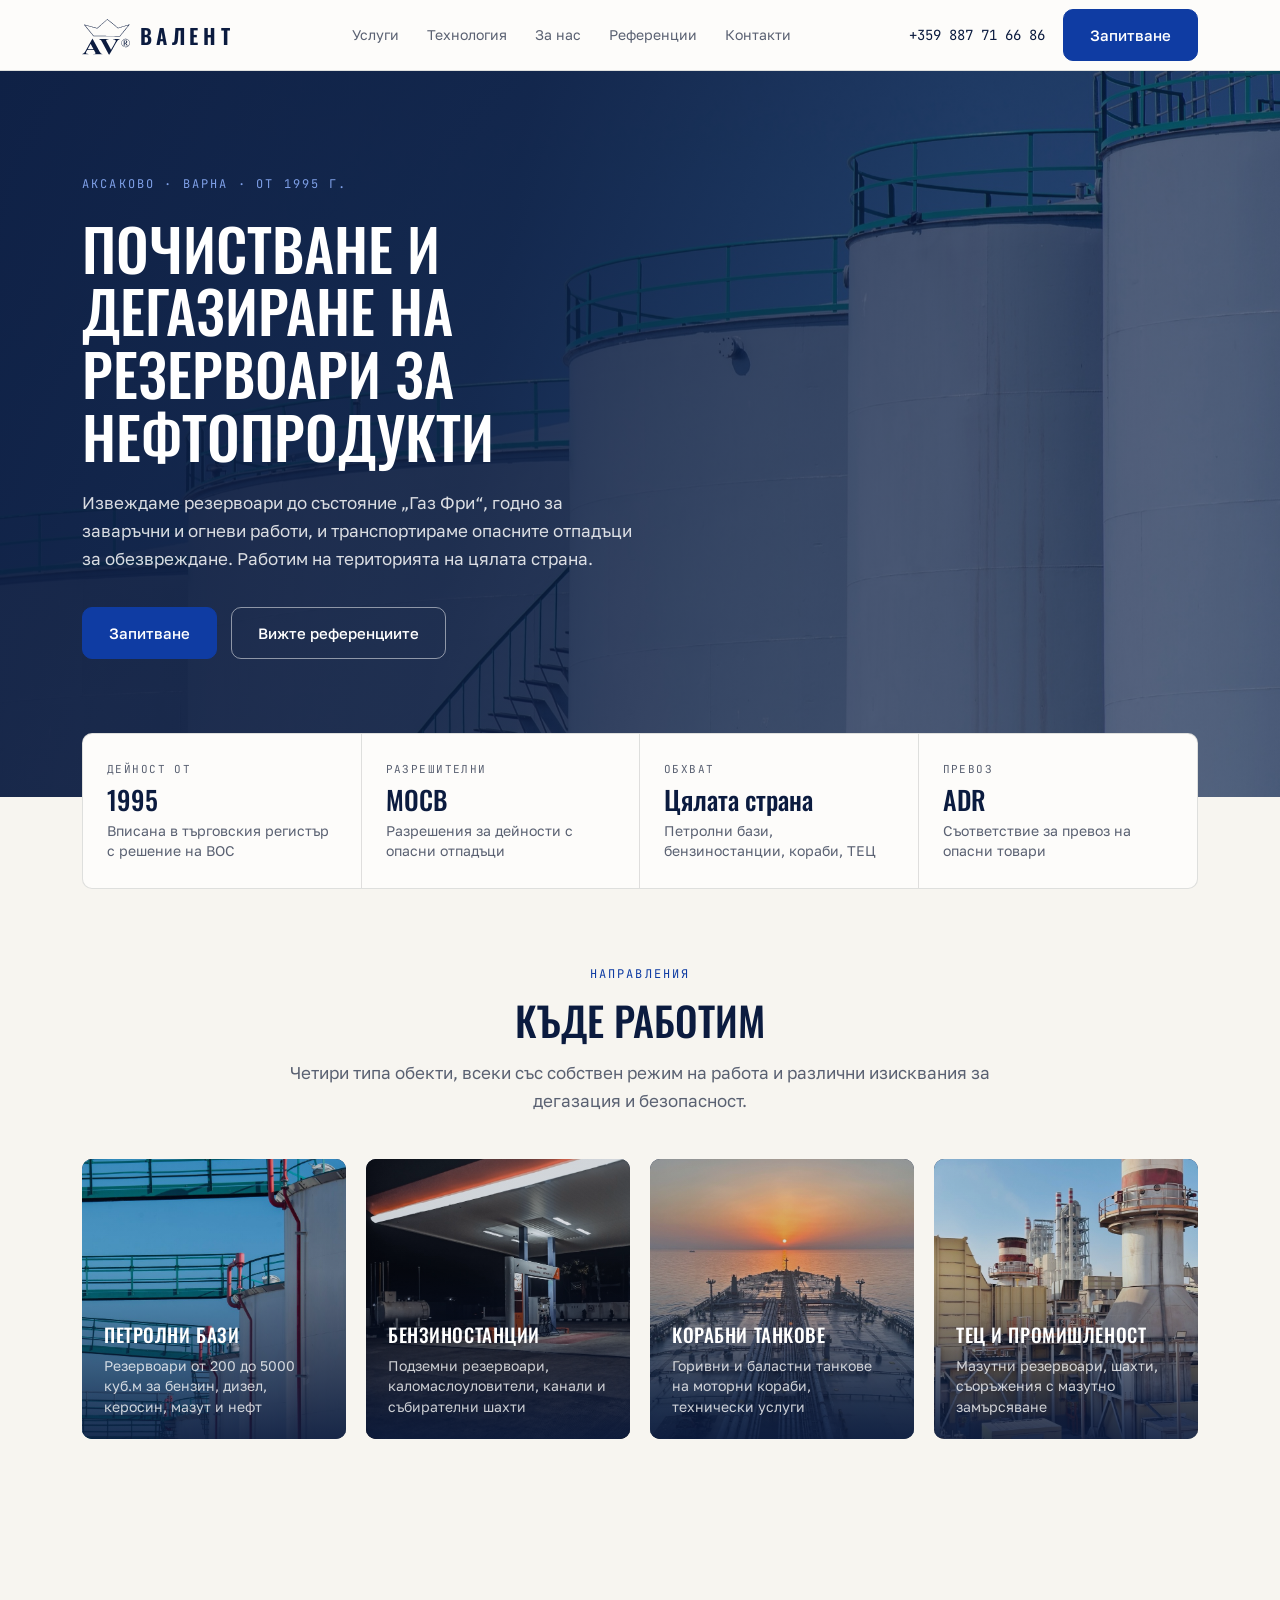
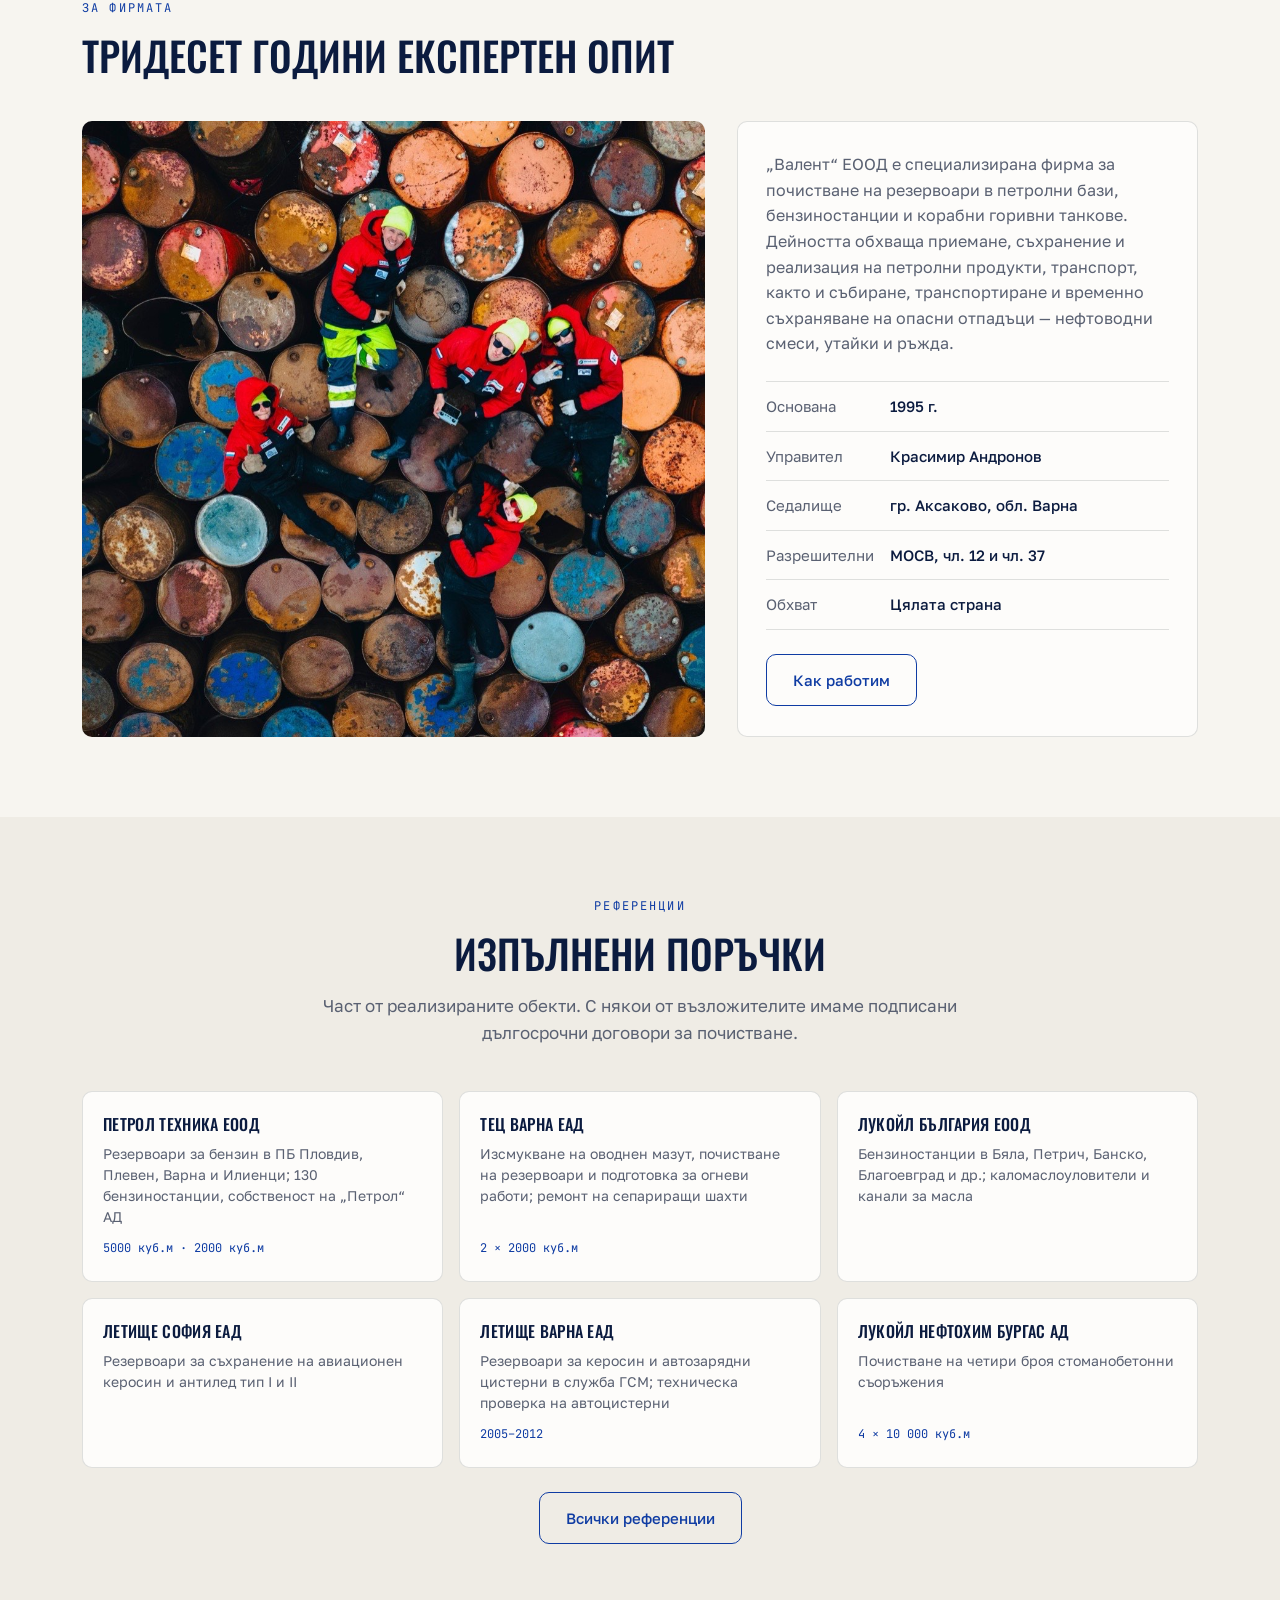
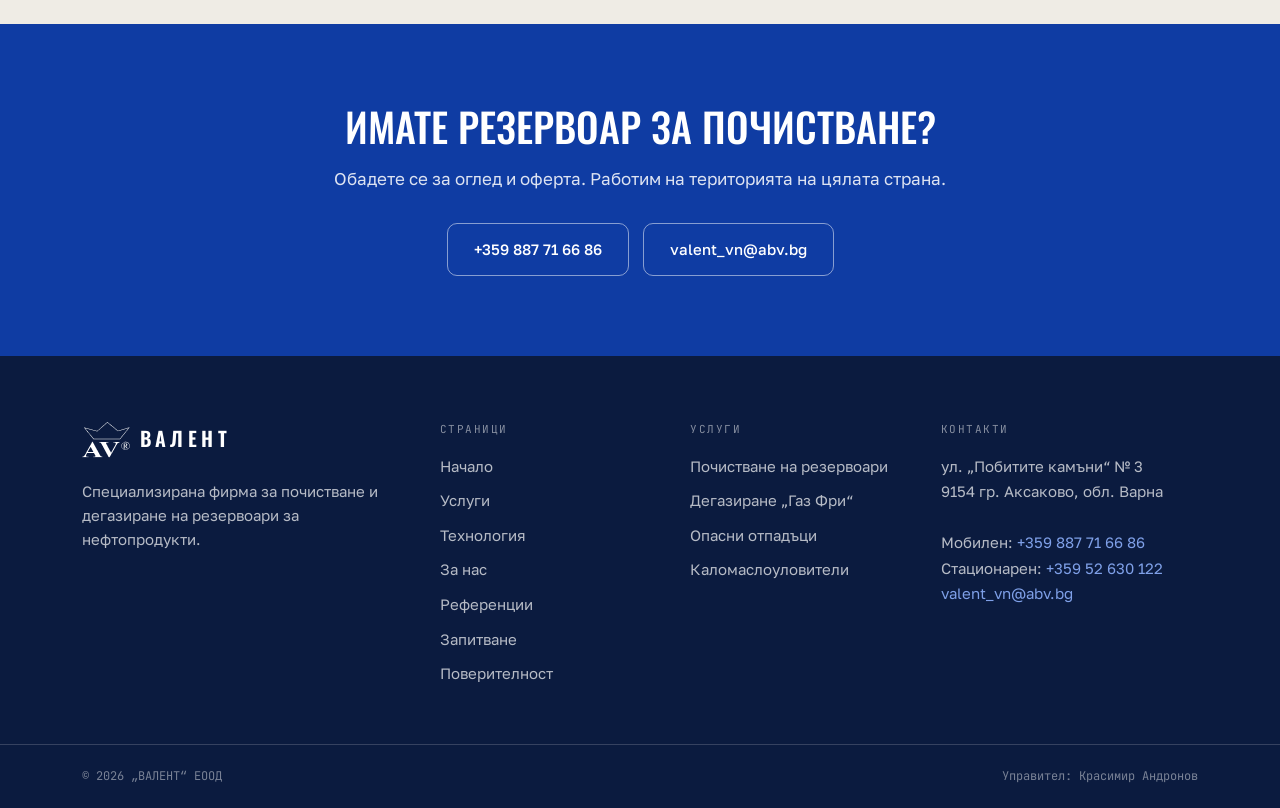
==== commit 13012593: "fix: uslugi" ====
--- a/index.html
+++ b/index.html
@@ -272,6 +272,7 @@
           <li><a href="za-nas.html">За нас</a></li>
           <li><a href="referencii.html">Референции</a></li>
           <li><a href="zapitvane.html">Запитване</a></li>
+          <li><a href="poveritelnost.html">Поверителност</a></li>
         </ul>
       </div>
       <div>
--- a/style.css
+++ b/style.css
@@ -293,6 +293,7 @@
 }
 .form .btn{border:1px solid var(--cobalt);cursor:pointer;font-size:15px}
 .form-note{margin-top:18px;font-size:14px;line-height:1.55;color:var(--muted)}
+.form-note a{color:var(--cobalt)}
 
 /* contact card beside the form */
 .enq-contact{background:var(--navy);color:#fff;border-radius:var(--r);padding:30px 28px}
